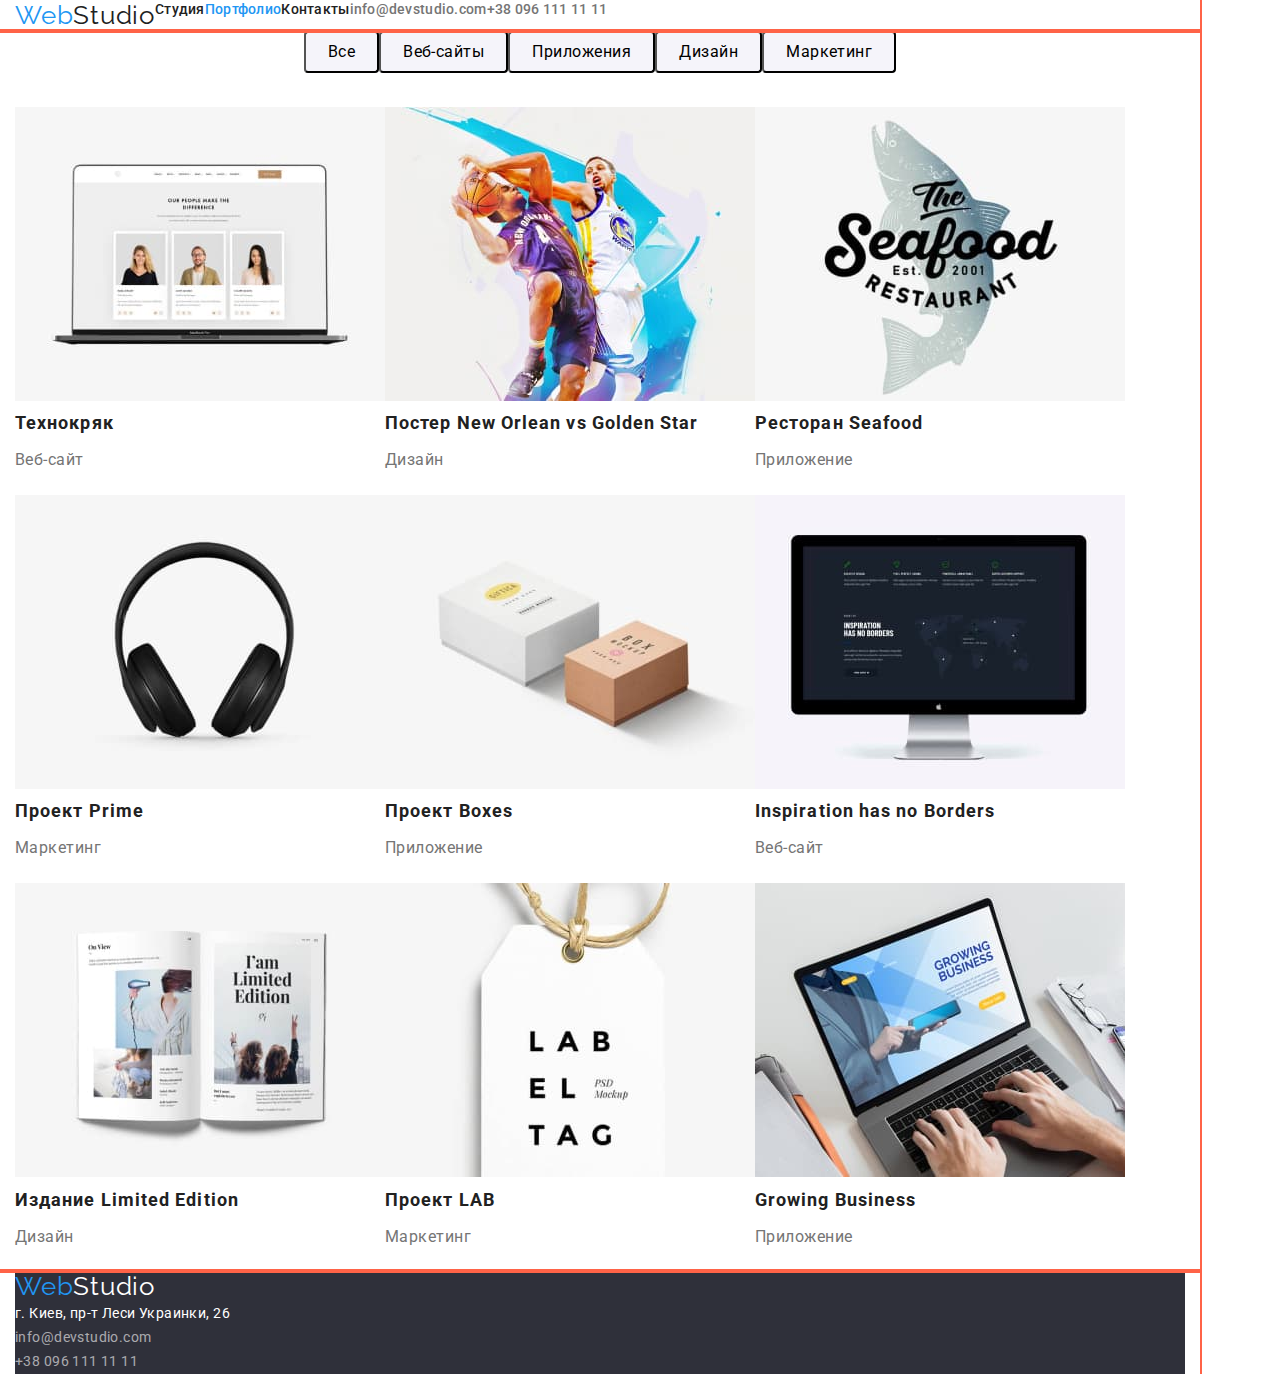
==== portfolio.html @ 2dee14b7 "display flex" ====
<!DOCTYPE html>
<html lang="ru">
  <head>
    <meta charset="UTF-8" />
    <meta http-equiv="X-UA-Compatible" content="IE=edge" />
    <meta name="viewport" content="width=device-width, initial-scale=1.0" />
    <title>Портфолио</title>
    <link rel="preconnect" href="https://fonts.googleapis.com" />
    <link rel="preconnect" href="https://fonts.gstatic.com" crossorigin />
    <link
      href="https://fonts.googleapis.com/css2?family=Raleway:wght@700&family=Roboto:wght@400;500;700;900&display=swap"
      rel="stylesheet"
    />
    <link rel="stylesheet" href="css-normalize/modern-normalize.css" />
    <link rel="stylesheet" href="./css/styles.css" />
  </head>
  <body>
    <!--шапка сайта-->
    <div class="conteiner">
      <header>
        <div class="header-flex">
          <nav class="site-nav">
            <a href="/" class="logo link"><span class="logo-blu">Web</span>Studio</a>
            <ul class="header">
              <li class="header-item list">
                <a href="./index.html" class="nav link">Студия</a>
              </li>
              <li class="header-item list">
                <a href="./portfolio.html" class="nav link current">Портфолио</a>
              </li>
              <li class="header-item list"><a href="" class="nav link">Контакты</a></li>
            </ul>
          </nav>
          <ul class="header-tel-mail">
            <li class="header-item-mail list">
              <a href="mailto:info@devstudio.com " class="header-link-mail link"
                >info@devstudio.com</a
              >
            </li>
            <li class="heder-item-tel list">
              <a href="tel:+380961111111" class="header-link-tel link">+38 096 111 11 11</a>
            </li>
          </ul>
        </div>
      </header>
    </div>
    <main>
      <!--секция фото-->
      <section>
        <div class="conteiner">
          <!-- заголовок скрыт -->
          <h1 class="visually-hidden">Наши проекты</h1>
          <ul class="projects-btn">
            <li class="button-item list"><button type="button" class="button-link">Все</button></li>
            <li class="button-item list">
              <button type="button" class="button-link">Веб-сайты</button>
            </li>
            <li class="button-item list">
              <button type="button" class="button-link">Приложения</button>
            </li>
            <li class="button-item list">
              <button type="button" class="button-link">Дизайн</button>
            </li>
            <li class="button-item list">
              <button type="button" class="button-link">Маркетинг</button>
            </li>
          </ul>
          <!-- секция с фото -->
          <ul class="section-photo">
            <li class="project-list list">
              <img src="./images/port1.jpg" alt="ноутбук" width="370" />
              <h2 class="project-title">Технокряк</h2>
              <p class="projects-text">Веб-сайт</p>
            </li>
            <li class="project-list list">
              <img src="./images/port2.jpg" alt="парни играющие в баскетбол" width="370" />
              <h2 class="project-title">Постер New Orlean vs Golden Star</h2>
              <p class="projects-text">Дизайн</p>
            </li>
            <li class="project-list list">
              <img src="./images/port3.jpg" alt="лого ресторана морепродуктов" width="370" />
              <h2 class="project-title">Ресторан Seafood</h2>
              <p class="projects-text">Приложение</p>
            </li>
            <li class="project-list list">
              <img src="./images/port4.jpg" alt="наушники" width="370" />
              <h2 class="project-title">Проект Prime</h2>
              <p class="projects-text">Маркетинг</p>
            </li>
            <li class="project-list list">
              <img src="./images/port5.jpg" alt="коробки" width="370" />
              <h2 class="project-title">Проект Boxes</h2>
              <p class="projects-text">Приложение</p>
            </li>
            <li class="project-list list">
              <img src="./images/port6.jpg" alt="монитор компьютера" width="370" />
              <h2 class="project-title">Inspiration has no Borders</h2>
              <p class="projects-text">Веб-сайт</p>
            </li>
            <li class="project-list list">
              <img src="./images/port7.jpg" alt="журнал" width="370" />
              <h2 class="project-title">Издание Limited Edition</h2>
              <p class="projects-text">Дизайн</p>
            </li>
            <li class="project-list list">
              <img src="./images/port8.jpg" alt="бирка" width="370" />
              <h2 class="project-title">Проект LAB</h2>
              <p class="projects-text">Маркетинг</p>
            </li>
            <li class="project-list list">
              <img src="./images/port9.jpg" alt="руки печатают на ноутбуке" width="370" />
              <h2 class="project-title">Growing Business</h2>
              <p class="projects-text">Приложение</p>
            </li>
          </ul>
        </div>
      </section>
    </main>
    <!--подвал-->
    <div class="conteiner">
      <footer class="footer">
        <a href="/" class="footer-logo link"
          ><span class="logo-blu">Web</span><span class="logo-white">Studio</span></a
        >
        <address class="footer-adress">
          <ul>
            <li class="adress list">
              <a
                href="https://www.google.com.ua/maps/place/%D0%B1%D1%83%D0%BB.+%D0%9B%D0%B5%D1%81%D0%B8+%D0%A3%D0%BA%D1%80%D0%B0%D0%B8%D0%BD%D0%BA%D0%B8,+26,+%D0%9A%D0%B8%D0%B5%D0%B2,+02000/@50.4265841,30.5361971,17z/data=!3m1!4b1!4m5!3m4!1s0x40d4cf0e033ecbe9:0x57a4dffefec77da0!8m2!3d50.4265807!4d30.5383858?hl=ru"
                class="adress-map link"
                >г. Киев, пр-т Леси Украинки, 26</a
              >
            </li>
            <li class="adress list">
              <a href="mailto:info@devstudio.com" class="adress-mail link">info@devstudio.com</a>
            </li>
            <li class="adress list">
              <a href="tel:+380961111111" class="adress-mob link">+38 096 111 11 11</a>
            </li>
          </ul>
        </address>
      </footer>
    </div>
  </body>
</html>
---- css/styles.css ----
/* hero #ffffff */
/* #212121 section title */
/* text #757575 
button color #2196F3 and header nav 
footer #ffffff 60%
fill footer and hero #2F303A*/
/* font roboto */

:root {
  --primery-text-color: #212121;
  --second-text-color: #757575;
  --accent-color: #2196f3;
  --adress-color: gba(255, 255, 255, 0.6);
  --main-color: #ffffff;
  --footer-adress: rgba(255, 255, 255, 0.6);
}

ul {
  margin: 0;
  padding: 0;
}

.conteiner {
  width: 1200px;
  padding-left: 15px;
  padding-right: 15px;
  outline: 2px solid tomato;
}

.visually-hidden {
  position: absolute;
  white-space: nowrap;
  width: 1px;
  height: 1px;
  overflow: hidden;
  border: 0;
  padding: 0;
  clip: rect(0 0 0 0);
  clip-path: inset(50%);
  margin: -1px;
}

.list {
  margin: 0;
  padding: 0;
  list-style: none;
}
.link {
  text-decoration: none;
}

body {
  font-family: roboto, sans-serif;
  color: var(--primery-text-color);
  background-color: var(--main-color);
  font-size: 16px;
}
/* -------------------------------HEADER--------------------------------- */
.logo {
  color: var(--primery-text-color);
  font-family: raleway;
  font-style: 700;
  font-size: 26px;
  line-height: 1.19;
  letter-spacing: 0.03em;
}
.logo-blu {
  color: var(--accent-color);
}

.site-nav .nav {
  font-weight: 500;
  color: var(--primery-text-color);
  font-size: 14px;
  line-height: 1.14;
  letter-spacing: 0.02em;
}
.site-nav .nav:hover,
.site-nav .nav:focus {
  color: var(--accent-color);
}
.site-nav .nav.current {
  color: var(--accent-color);
}
.header-flex,
.header,
.site-nav,
.header-tel-mail {
  display: flex;
}
.header-link-mail {
  font-weight: 500;
  color: var(--second-text-color);
  font-size: 14px;
  line-height: 1.14;
  letter-spacing: 0.02em;
}
.header-link-mail:hover,
.header-link-mail:focus {
  color: var(--accent-color);
}
.header-link-tel {
  font-weight: 500;
  color: var(--second-text-color);
  font-size: 14px;
  line-height: 1.14;
  letter-spacing: 0.02em;
}
.header-link-tel:hover,
.header-link-tel:focus {
  color: var(--accent-color);
}
/* -----------------------------FOOTER---------------------------------- */
.footer {
  background-color: #2f303a;
}
.logo-white {
  color: var(--main-color);
}
.footer-logo {
  color: var(--primery-text-color);
  font-family: raleway;
  font-style: 700;
  font-size: 26px;
  line-height: 1.19;
  letter-spacing: 0.03em;
}
.footer-adress {
  font-style: normal;
}
.adress-map {
  margin-top: 20px;
  margin-bottom: 9px;
  color: var(--main-color);
  font-size: 14px;
  line-height: 1.71;
  letter-spacing: 0.03em;
}

.adress-mail {
  margin-bottom: 9px;
  font-style: normal;
  color: var(--footer-adress);
  font-size: 14px;
  line-height: 1.71;
  letter-spacing: 0.03em;
}
.adress-mob {
  font-style: normal;
  color: var(--footer-adress);
  font-size: 14px;
  line-height: 1.71;
  letter-spacing: 0.03em;
}
/*------------------------------- index.html------------------------------ */
.hero {
  text-align: center;
}
.hero-title {
  color: #ffffff;
  font-size: 44px;
  line-height: 1.36;
  letter-spacing: 0.06em;
  margin-top: 0;
  margin-bottom: 30px;
  /* padding: 200 452 280 452; */
  background-color: rgb(77, 57, 57);
}
.btn-hero {
  cursor: pointer;
  color: #ffffff;
  font-weight: 700;
  background-color: var(--accent-color);
  font-size: 16px;
  line-height: 1.87;
  border-radius: 4px;
  padding: 10px 32px;
}
.section-team {
  background-color: #f5f4fa;
}
.about-title-text {
  display: flex;
}

.about-title {
  margin-top: 0;
  margin-bottom: 10px;
  padding-top: 94px;
  text-transform: uppercase;
  font-weight: 700;
  font-size: 14px;
  line-height: 1.14;
  letter-spacing: 0.03em;
}
.about-text {
  margin-top: 0;
  margin-bottom: 0;
  color: var(--second-text-color);
  font-size: 14px;
  line-height: 1.71;
  letter-spacing: 0.03em;
}
.section-title {
  margin-top: 0;
  margin-bottom: 0;
  padding-top: 94px;
  padding-bottom: 50px;
  font-style: 700;
  font-size: 36px;
  line-height: 1.16;
  letter-spacing: 0.03em;
  text-align: center;
}
.section-img {
  display: flex;
}

.list-people {
  display: flex;
}
.section-name {
  margin-top: 30px;
  margin-bottom: 10px;
  font-style: 500;
  font-size: 16px;
  line-height: 1.18;
  letter-spacing: 0.03em;
  text-align: center;
}
.section-descrp {
  margin-top: 0;
  margin-bottom: 30px;
  color: var(--second-text-color);
  font-style: normal;
  line-height: 1.18;
  letter-spacing: 0.03em;
  text-align: center;
}
/*--------------------------- portfolio.html---------------------------- */
.projects-btn {
  display: flex;
  margin-bottom: 34px;
  justify-content: center;
}
.section-photo {
  display: flex;
  flex-wrap: wrap;
}
.button-link {
  border-radius: 4px;
  padding: 6px 22px;
  min-width: 73px;
  cursor: pointer;
  font-family: inherit;
  background-color: #f5f4fa;
  font-size: 16px;
  line-height: 1.6;
  letter-spacing: 0.03em;
  text-align: center;
}
.button-link:hover {
  color: #ffffff;
  background-color: var(--accent-color);
}
.button-link:focus {
  background-color: var(--accent-color);
}

.project-title {
  margin-top: 0;
  margin-bottom: 4px;
  font-style: 700;
  font-size: 18px;
  line-height: 2;
  letter-spacing: 0.06em;
}
.projects-text {
  margin-top: 0;
  margin-bottom: 20px;
  color: var(--second-text-color);
  font-style: 400;
  font-size: 16px;
  line-height: 1.87;
  letter-spacing: 0.03em;
}
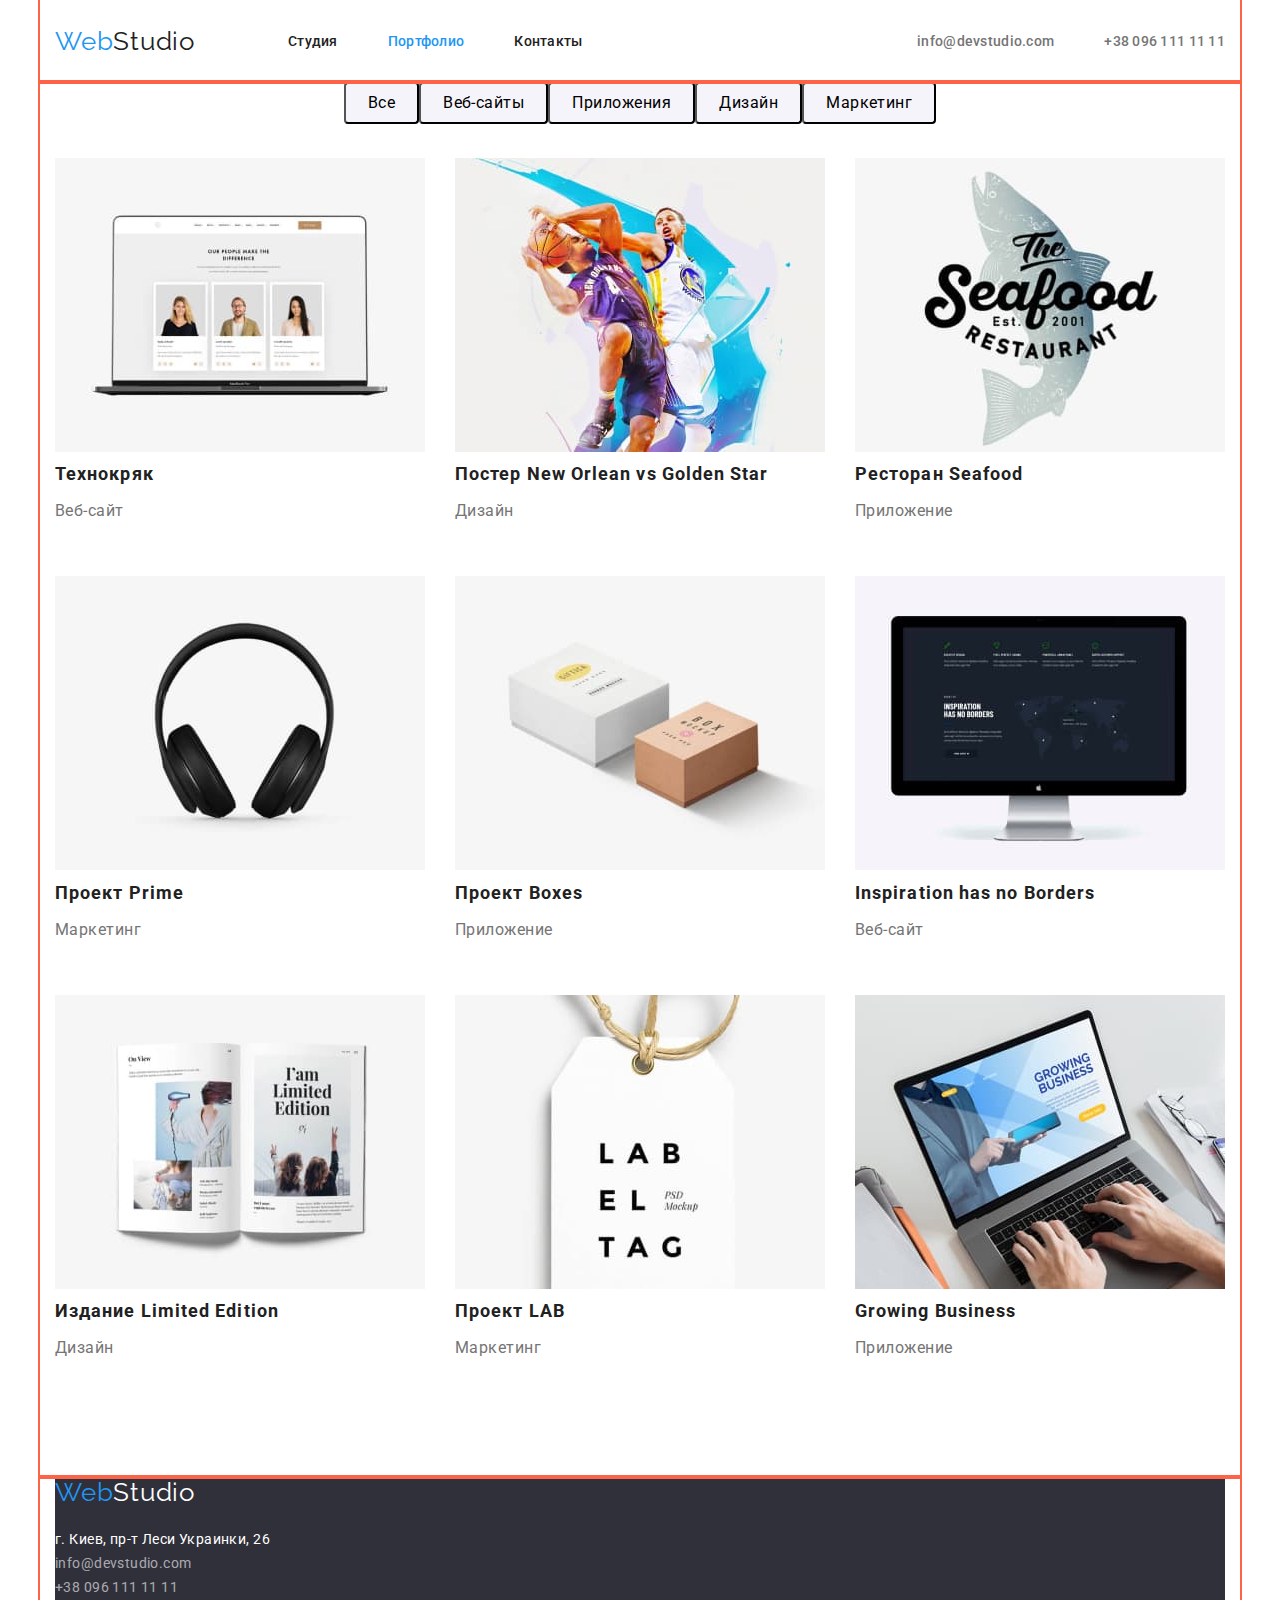
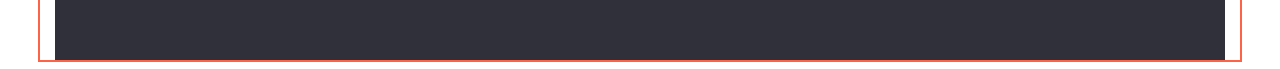
==== commit a4cc65b0: "portfolio" ====
--- a/portfolio.html
+++ b/portfolio.html
@@ -66,53 +66,55 @@
             </li>
           </ul>
           <!-- секция с фото -->
-          <ul class="section-photo">
-            <li class="project-list list">
-              <img src="./images/port1.jpg" alt="ноутбук" width="370" />
-              <h2 class="project-title">Технокряк</h2>
-              <p class="projects-text">Веб-сайт</p>
-            </li>
-            <li class="project-list list">
-              <img src="./images/port2.jpg" alt="парни играющие в баскетбол" width="370" />
-              <h2 class="project-title">Постер New Orlean vs Golden Star</h2>
-              <p class="projects-text">Дизайн</p>
-            </li>
-            <li class="project-list list">
-              <img src="./images/port3.jpg" alt="лого ресторана морепродуктов" width="370" />
-              <h2 class="project-title">Ресторан Seafood</h2>
-              <p class="projects-text">Приложение</p>
-            </li>
-            <li class="project-list list">
-              <img src="./images/port4.jpg" alt="наушники" width="370" />
-              <h2 class="project-title">Проект Prime</h2>
-              <p class="projects-text">Маркетинг</p>
-            </li>
-            <li class="project-list list">
-              <img src="./images/port5.jpg" alt="коробки" width="370" />
-              <h2 class="project-title">Проект Boxes</h2>
-              <p class="projects-text">Приложение</p>
-            </li>
-            <li class="project-list list">
-              <img src="./images/port6.jpg" alt="монитор компьютера" width="370" />
-              <h2 class="project-title">Inspiration has no Borders</h2>
-              <p class="projects-text">Веб-сайт</p>
-            </li>
-            <li class="project-list list">
-              <img src="./images/port7.jpg" alt="журнал" width="370" />
-              <h2 class="project-title">Издание Limited Edition</h2>
-              <p class="projects-text">Дизайн</p>
-            </li>
-            <li class="project-list list">
-              <img src="./images/port8.jpg" alt="бирка" width="370" />
-              <h2 class="project-title">Проект LAB</h2>
-              <p class="projects-text">Маркетинг</p>
-            </li>
-            <li class="project-list list">
-              <img src="./images/port9.jpg" alt="руки печатают на ноутбуке" width="370" />
-              <h2 class="project-title">Growing Business</h2>
-              <p class="projects-text">Приложение</p>
-            </li>
-          </ul>
+          <div class="card">
+            <ul class="section-photo">
+              <li class="project-list list">
+                <img src="./images/port1.jpg" alt="ноутбук" width="370" />
+                <h2 class="project-title">Технокряк</h2>
+                <p class="projects-text">Веб-сайт</p>
+              </li>
+              <li class="project-list list">
+                <img src="./images/port2.jpg" alt="парни играющие в баскетбол" width="370" />
+                <h2 class="project-title">Постер New Orlean vs Golden Star</h2>
+                <p class="projects-text">Дизайн</p>
+              </li>
+              <li class="project-list list">
+                <img src="./images/port3.jpg" alt="лого ресторана морепродуктов" width="370" />
+                <h2 class="project-title">Ресторан Seafood</h2>
+                <p class="projects-text">Приложение</p>
+              </li>
+              <li class="project-list list">
+                <img src="./images/port4.jpg" alt="наушники" width="370" />
+                <h2 class="project-title">Проект Prime</h2>
+                <p class="projects-text">Маркетинг</p>
+              </li>
+              <li class="project-list list">
+                <img src="./images/port5.jpg" alt="коробки" width="370" />
+                <h2 class="project-title">Проект Boxes</h2>
+                <p class="projects-text">Приложение</p>
+              </li>
+              <li class="project-list list">
+                <img src="./images/port6.jpg" alt="монитор компьютера" width="370" />
+                <h2 class="project-title">Inspiration has no Borders</h2>
+                <p class="projects-text">Веб-сайт</p>
+              </li>
+              <li class="project-list list">
+                <img src="./images/port7.jpg" alt="журнал" width="370" />
+                <h2 class="project-title">Издание Limited Edition</h2>
+                <p class="projects-text">Дизайн</p>
+              </li>
+              <li class="project-list list">
+                <img src="./images/port8.jpg" alt="бирка" width="370" />
+                <h2 class="project-title">Проект LAB</h2>
+                <p class="projects-text">Маркетинг</p>
+              </li>
+              <li class="project-list list">
+                <img src="./images/port9.jpg" alt="руки печатают на ноутбуке" width="370" />
+                <h2 class="project-title">Growing Business</h2>
+                <p class="projects-text">Приложение</p>
+              </li>
+            </ul>
+          </div>
         </div>
       </section>
     </main>
@@ -123,7 +125,7 @@
           ><span class="logo-blu">Web</span><span class="logo-white">Studio</span></a
         >
         <address class="footer-adress">
-          <ul>
+          <ul class="contacts-footer">
             <li class="adress list">
               <a
                 href="https://www.google.com.ua/maps/place/%D0%B1%D1%83%D0%BB.+%D0%9B%D0%B5%D1%81%D0%B8+%D0%A3%D0%BA%D1%80%D0%B0%D0%B8%D0%BD%D0%BA%D0%B8,+26,+%D0%9A%D0%B8%D0%B5%D0%B2,+02000/@50.4265841,30.5361971,17z/data=!3m1!4b1!4m5!3m4!1s0x40d4cf0e033ecbe9:0x57a4dffefec77da0!8m2!3d50.4265807!4d30.5383858?hl=ru"
--- a/css/styles.css
+++ b/css/styles.css
@@ -24,6 +24,8 @@
   width: 1200px;
   padding-left: 15px;
   padding-right: 15px;
+  margin-left: auto;
+  margin-right: auto;
   outline: 2px solid tomato;
 }
 
@@ -87,7 +89,24 @@
 .site-nav,
 .header-tel-mail {
   display: flex;
-}
+  align-items: center;
+}
+
+.header-tel-mail {
+  margin-left: auto;
+}
+
+.header-item {
+  margin: 32px 25px;
+}
+
+.header-item:last-child {
+  margin-right: 0;
+}
+.header-item:first-child {
+  margin-left: 93px;
+}
+
 .header-link-mail {
   font-weight: 500;
   color: var(--second-text-color);
@@ -100,6 +119,7 @@
   color: var(--accent-color);
 }
 .header-link-tel {
+  margin-left: 50px;
   font-weight: 500;
   color: var(--second-text-color);
   font-size: 14px;
@@ -118,6 +138,7 @@
   color: var(--main-color);
 }
 .footer-logo {
+  display: block;
   color: var(--primery-text-color);
   font-family: raleway;
   font-style: 700;
@@ -128,8 +149,15 @@
 .footer-adress {
   font-style: normal;
 }
+.contacts-footer:not(last-child) {
+  margin-top: 20px;
+  margin-bottom: 9px;
+}
+.contacts-footer:last-child {
+  padding-bottom: 60px;
+}
+
 .adress-map {
-  margin-top: 20px;
   margin-bottom: 9px;
   color: var(--main-color);
   font-size: 14px;
@@ -181,6 +209,7 @@
 }
 .about-title-text {
   display: flex;
+  flex-wrap: nowrap;
 }
 
 .about-title {
@@ -194,6 +223,7 @@
   letter-spacing: 0.03em;
 }
 .about-text {
+  width: 270px;
   margin-top: 0;
   margin-bottom: 0;
   color: var(--second-text-color);
@@ -243,10 +273,7 @@
   margin-bottom: 34px;
   justify-content: center;
 }
-.section-photo {
-  display: flex;
-  flex-wrap: wrap;
-}
+
 .button-link {
   border-radius: 4px;
   padding: 6px 22px;
@@ -284,3 +311,21 @@
   line-height: 1.87;
   letter-spacing: 0.03em;
 }
+
+.section-photo {
+  display: flex;
+  flex-wrap: wrap;
+}
+
+.project-list {
+  width: 370px;
+  margin-right: 30px;
+  margin-bottom: 30px;
+}
+.project-list:nth-child(3n) {
+  margin-right: 0;
+}
+.project-list:nth-last-child(-n + 3) {
+  margin-bottom: 0;
+  padding-bottom: 94px;
+}
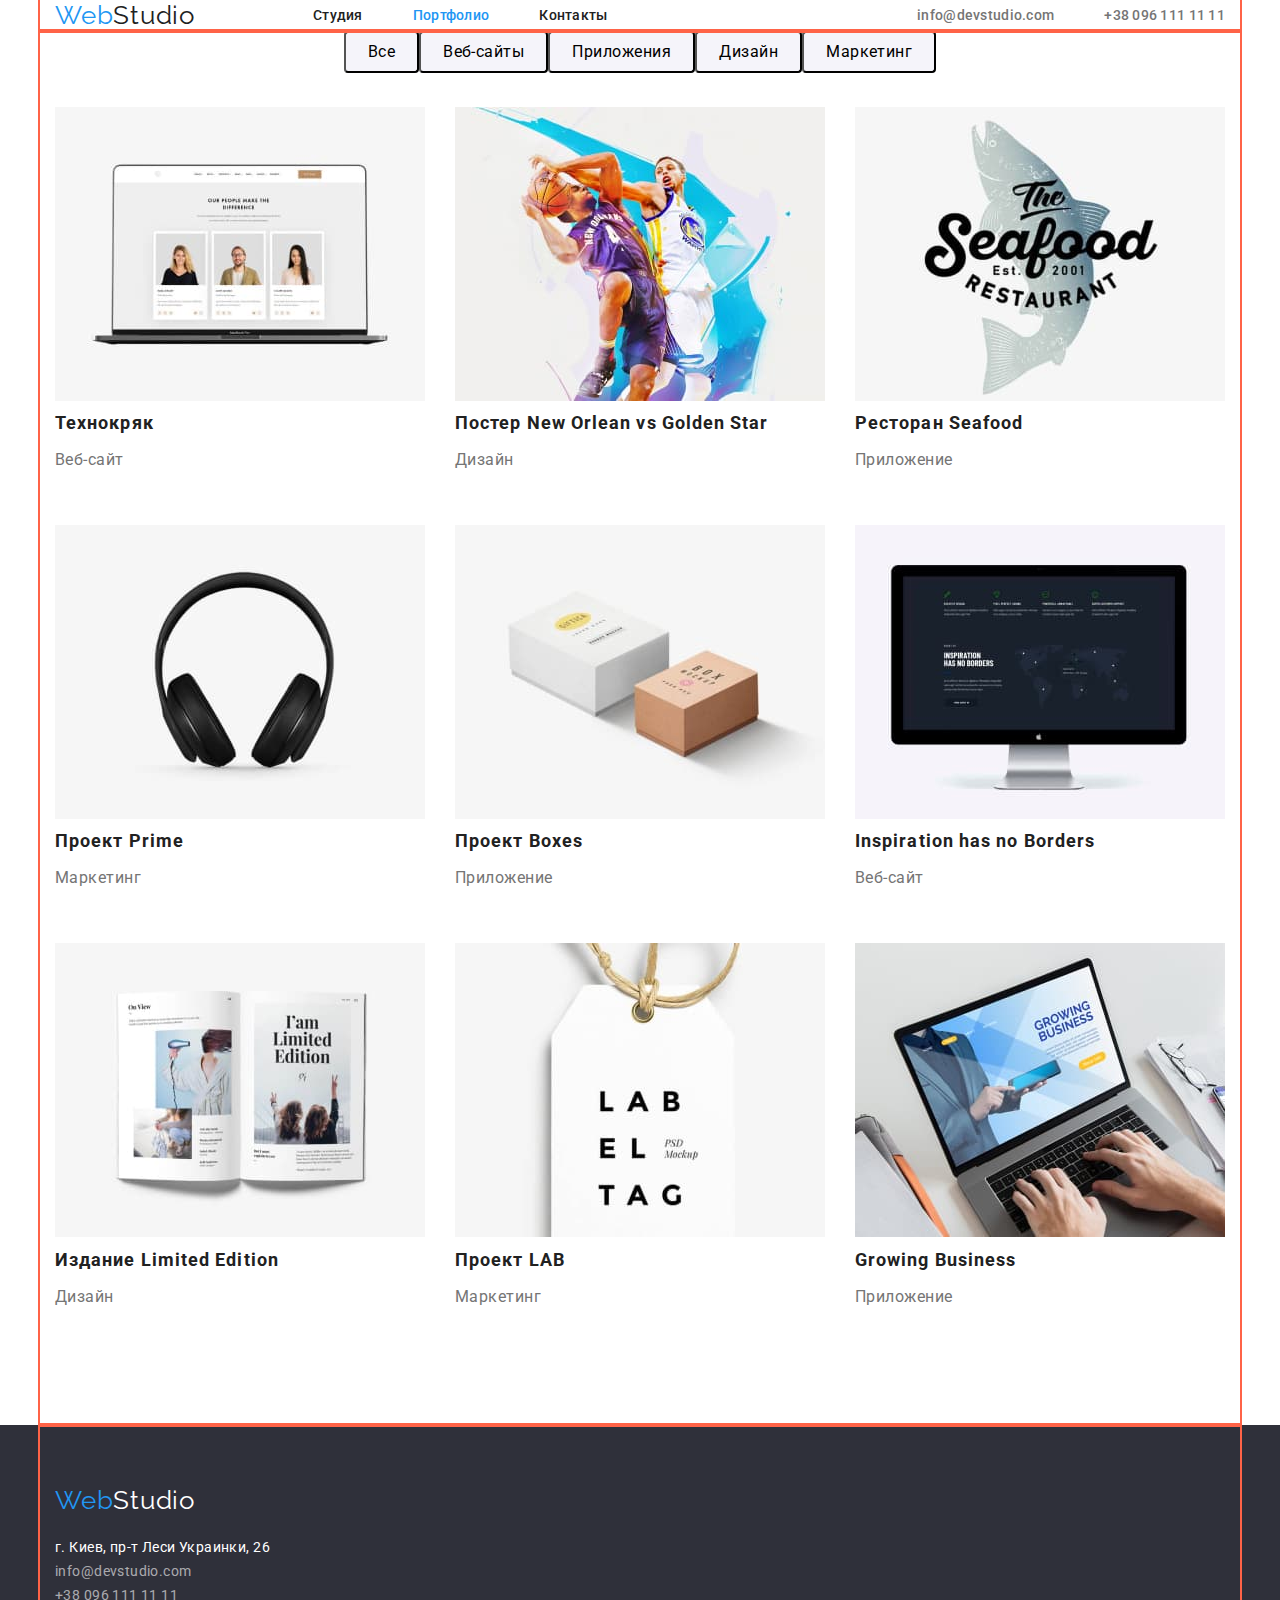
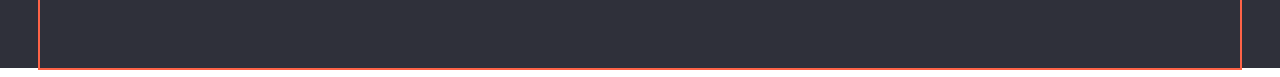
==== commit 3f45ed9c: "header and maim section" ====
--- a/portfolio.html
+++ b/portfolio.html
@@ -16,8 +16,9 @@
   </head>
   <body>
     <!--шапка сайта-->
-    <div class="conteiner">
-      <header>
+
+    <header class="heder-padding">
+      <div class="conteiner">
         <div class="header-flex">
           <nav class="site-nav">
             <a href="/" class="logo link"><span class="logo-blu">Web</span>Studio</a>
@@ -42,8 +43,9 @@
             </li>
           </ul>
         </div>
-      </header>
-    </div>
+      </div>
+    </header>
+
     <main>
       <!--секция фото-->
       <section>
@@ -119,8 +121,9 @@
       </section>
     </main>
     <!--подвал-->
-    <div class="conteiner">
-      <footer class="footer">
+
+    <footer class="footer">
+      <div class="conteiner">
         <a href="/" class="footer-logo link"
           ><span class="logo-blu">Web</span><span class="logo-white">Studio</span></a
         >
@@ -141,7 +144,7 @@
             </li>
           </ul>
         </address>
-      </footer>
-    </div>
+      </div>
+    </footer>
   </body>
 </html>
--- a/css/styles.css
+++ b/css/styles.css
@@ -57,6 +57,13 @@
   background-color: var(--main-color);
   font-size: 16px;
 }
+
+.img {
+  display: block;
+  max-width: 100%;
+  height: auto;
+}
+
 /* -------------------------------HEADER--------------------------------- */
 .logo {
   color: var(--primery-text-color);
@@ -95,9 +102,13 @@
 .header-tel-mail {
   margin-left: auto;
 }
-
-.header-item {
-  margin: 32px 25px;
+.header-padding {
+  padding: 32px;
+  border: 4px solid rgba(0, 0, 0, 0.25);
+}
+
+.header-item .nav {
+  padding: 32px 25px;
 }
 
 .header-item:last-child {
@@ -138,6 +149,8 @@
   color: var(--main-color);
 }
 .footer-logo {
+  padding-top: 60px;
+  margin-bottom: 20px;
   display: block;
   color: var(--primery-text-color);
   font-family: raleway;
@@ -185,16 +198,21 @@
   text-align: center;
 }
 .hero-title {
+  margin-top: 0;
+  margin-bottom: 30px;
+  padding: 200px;
+  padding-left: 282px;
+
   color: #ffffff;
+  text-transform: uppercase;
+  font-weight: 900;
   font-size: 44px;
   line-height: 1.36;
   letter-spacing: 0.06em;
-  margin-top: 0;
-  margin-bottom: 30px;
-  /* padding: 200 452 280 452; */
   background-color: rgb(77, 57, 57);
 }
 .btn-hero {
+  width: 200px;
   cursor: pointer;
   color: #ffffff;
   font-weight: 700;
@@ -209,7 +227,7 @@
 }
 .about-title-text {
   display: flex;
-  flex-wrap: nowrap;
+  flex-wrap: wrap;
 }
 
 .about-title {
@@ -223,6 +241,7 @@
   letter-spacing: 0.03em;
 }
 .about-text {
+  /* margin-right: 30px; */
   width: 270px;
   margin-top: 0;
   margin-bottom: 0;
@@ -231,6 +250,13 @@
   line-height: 1.71;
   letter-spacing: 0.03em;
 }
+.about-item {
+  margin-right: 30px;
+}
+.about-item:last-child {
+  margin-right: 0;
+}
+
 .section-title {
   margin-top: 0;
   margin-bottom: 0;
@@ -244,6 +270,9 @@
 }
 .section-img {
   display: flex;
+}
+.section-list:not(:last-child) {
+  margin-right: 30px;
 }
 
 .list-people {
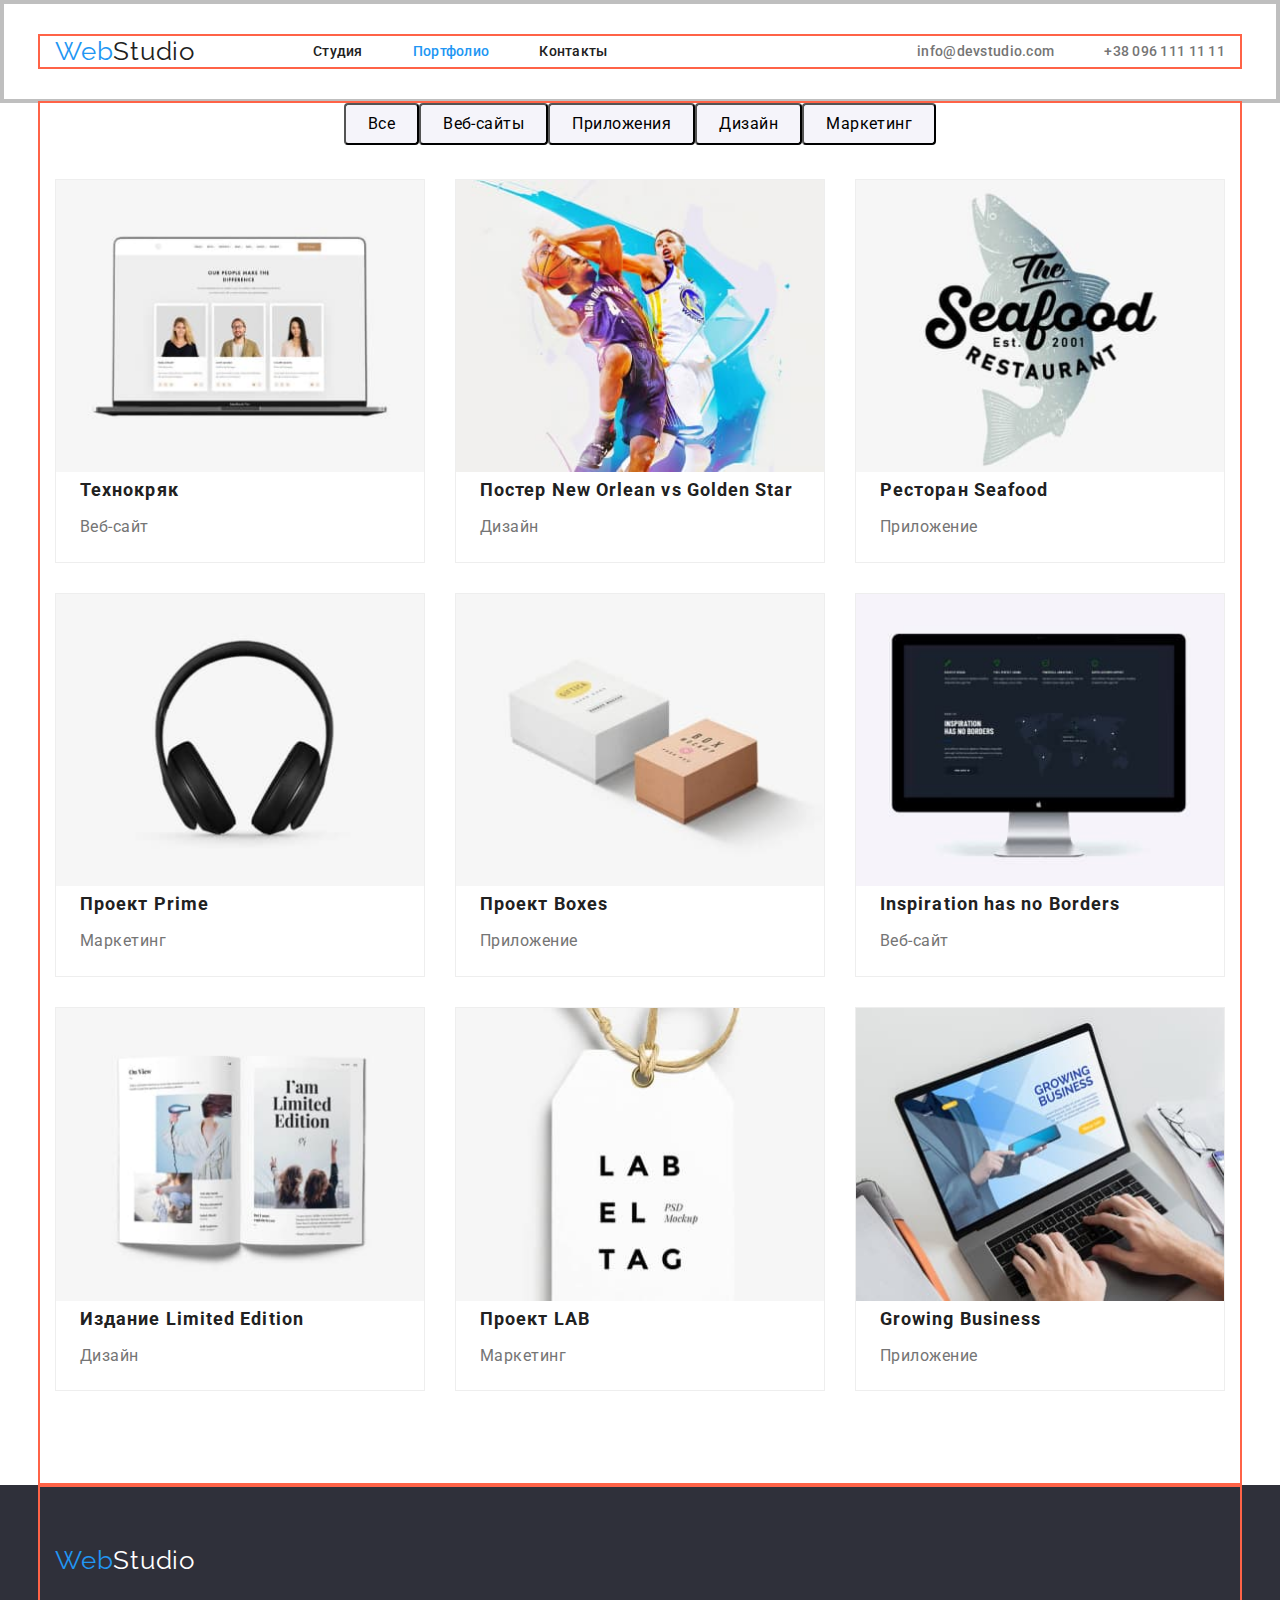
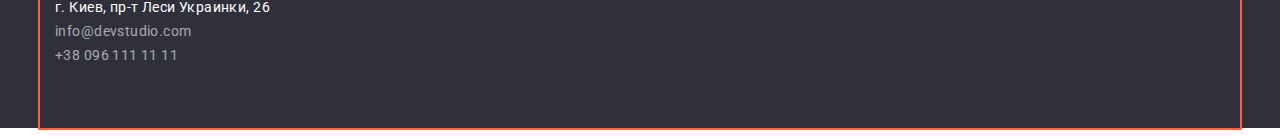
==== commit 5aa51d0f: "main section" ====
--- a/portfolio.html
+++ b/portfolio.html
@@ -17,7 +17,7 @@
   <body>
     <!--шапка сайта-->
 
-    <header class="heder-padding">
+    <header class="header-padding">
       <div class="conteiner">
         <div class="header-flex">
           <nav class="site-nav">
--- a/css/styles.css
+++ b/css/styles.css
@@ -58,7 +58,7 @@
   font-size: 16px;
 }
 
-.img {
+img {
   display: block;
   max-width: 100%;
   height: auto;
@@ -200,7 +200,7 @@
 .hero-title {
   margin-top: 0;
   margin-bottom: 30px;
-  padding: 200px;
+  padding: 200px 282px 0 282px;
   padding-left: 282px;
 
   color: #ffffff;
@@ -221,6 +221,7 @@
   line-height: 1.87;
   border-radius: 4px;
   padding: 10px 32px;
+  margin-bottom: 200px;
 }
 .section-team {
   background-color: #f5f4fa;
@@ -274,10 +275,19 @@
 .section-list:not(:last-child) {
   margin-right: 30px;
 }
+.section-img .section-list {
+  margin-bottom: 94px;
+}
+.list-people .section-list {
+  margin-bottom: 30px;
+  border: 2px solid;
+  border-radius: 3px;
+}
 
 .list-people {
   display: flex;
 }
+
 .section-name {
   margin-top: 30px;
   margin-bottom: 10px;
@@ -324,6 +334,7 @@
 }
 
 .project-title {
+  margin-left: 24px;
   margin-top: 0;
   margin-bottom: 4px;
   font-style: 700;
@@ -332,6 +343,7 @@
   letter-spacing: 0.06em;
 }
 .projects-text {
+  margin-left: 24px;
   margin-top: 0;
   margin-bottom: 20px;
   color: var(--second-text-color);
@@ -350,11 +362,11 @@
   width: 370px;
   margin-right: 30px;
   margin-bottom: 30px;
+  border: 1px solid #eeeeee;
 }
 .project-list:nth-child(3n) {
   margin-right: 0;
 }
 .project-list:nth-last-child(-n + 3) {
-  margin-bottom: 0;
-  padding-bottom: 94px;
-}
+  margin-bottom: 94px;
+}
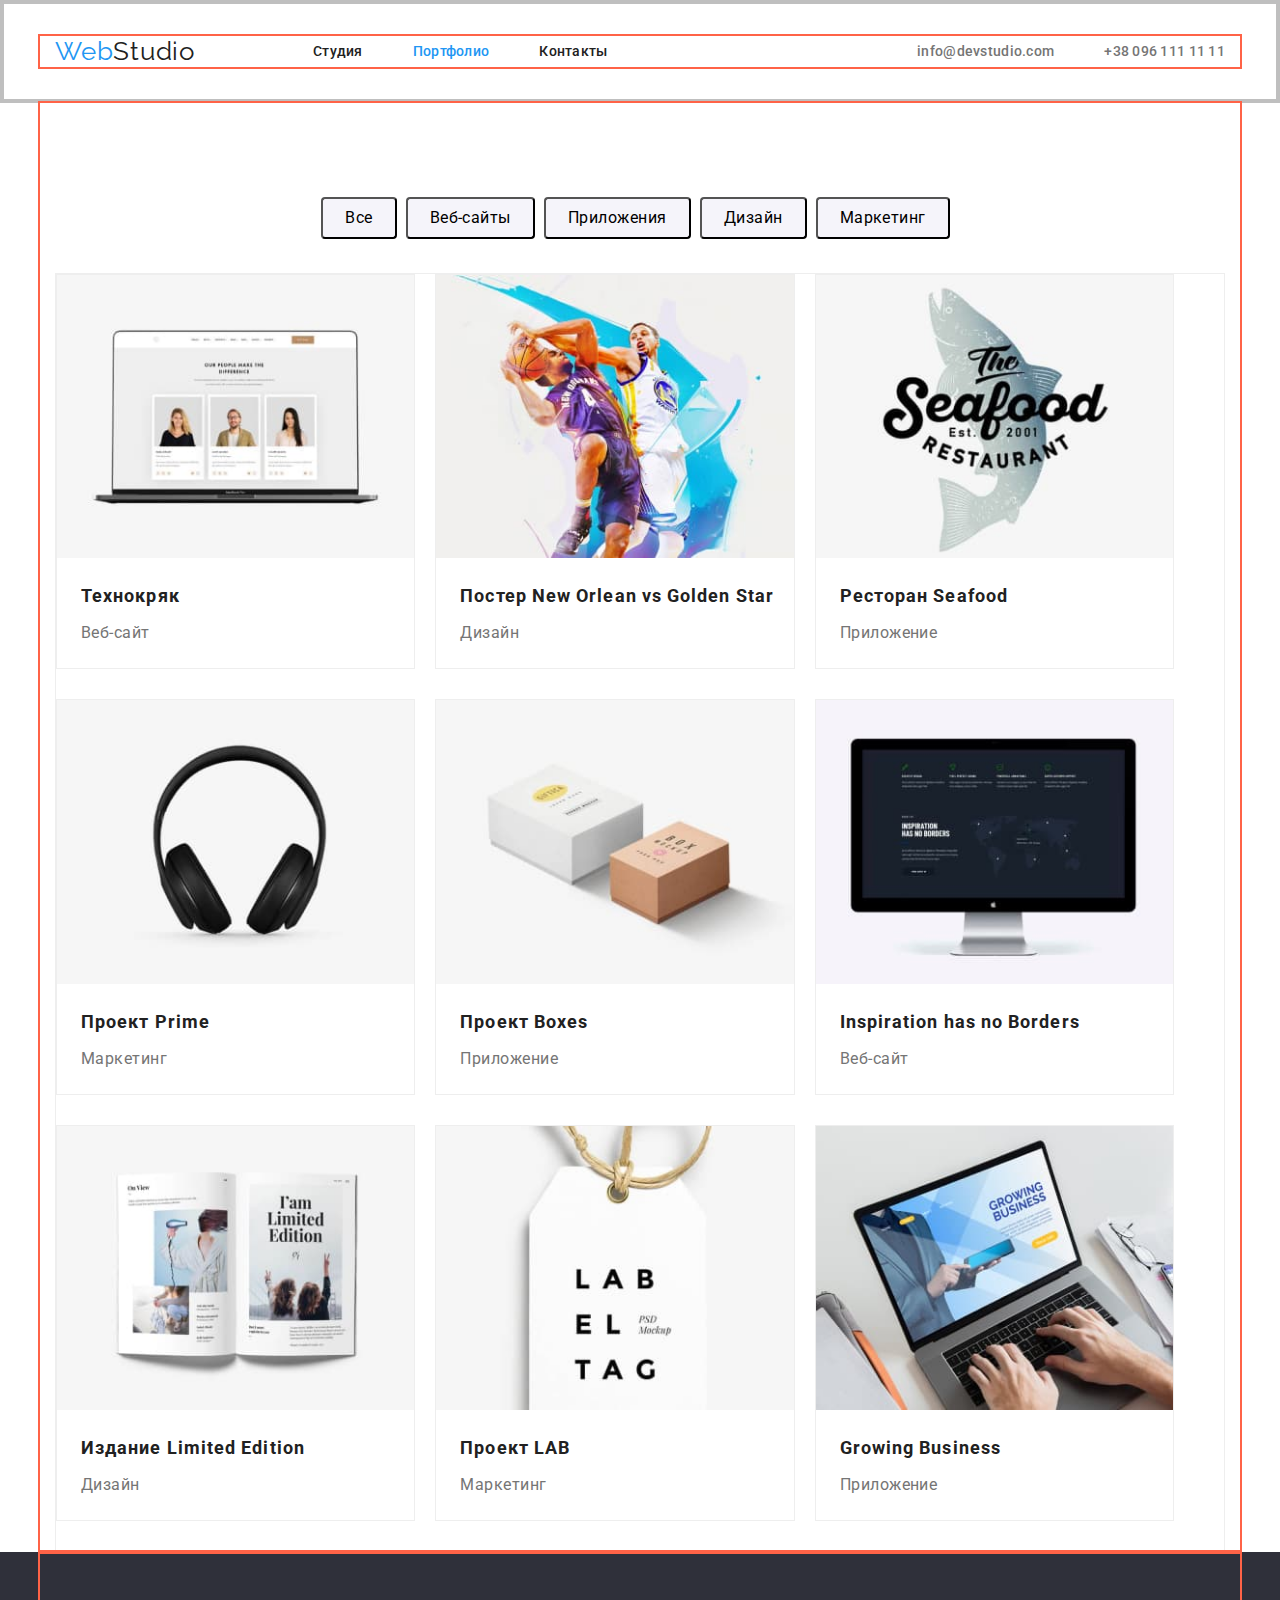
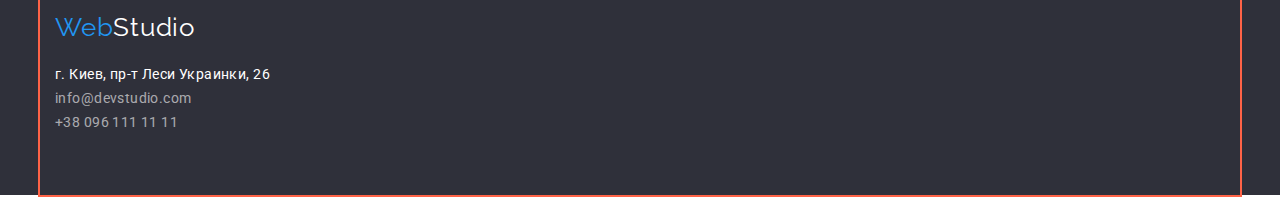
==== commit c858fb4b: "portfolio version2" ====
--- a/portfolio.html
+++ b/portfolio.html
@@ -69,55 +69,114 @@
           </ul>
           <!-- секция с фото -->
           <div class="card">
+
             <ul class="section-photo">
-              <li class="project-list list">
+
+              <li class="project-list list">
+                <article class="card">
+                <div class="div-photo">
                 <img src="./images/port1.jpg" alt="ноутбук" width="370" />
-                <h2 class="project-title">Технокряк</h2>
-                <p class="projects-text">Веб-сайт</p>
-              </li>
-              <li class="project-list list">
-                <img src="./images/port2.jpg" alt="парни играющие в баскетбол" width="370" />
+                </div>
+                <div class="div-text">
+                  <h2 class="project-title">Технокряк</h2>
+                  <p class="projects-text">Веб-сайт</p>
+                </div>
+              </article>
+              </li>
+
+              <li class="project-list list">
+                <article class="card">
+                <div class="div-photo">
+                <img src="./images/port2.jpg" alt="парни играющие в баскетбол" width="370" /></div>
+                <div class="div-text">
                 <h2 class="project-title">Постер New Orlean vs Golden Star</h2>
                 <p class="projects-text">Дизайн</p>
-              </li>
-              <li class="project-list list">
-                <img src="./images/port3.jpg" alt="лого ресторана морепродуктов" width="370" />
+                </div>
+              </article>
+              </li>
+
+              <li class="project-list list">
+                <article class="card">
+                <div class="div-photo">
+                  <img src="./images/port3.jpg" alt="лого ресторана морепродуктов" width="370" /></div>
+                <div class="div-text">
                 <h2 class="project-title">Ресторан Seafood</h2>
                 <p class="projects-text">Приложение</p>
-              </li>
-              <li class="project-list list">
+                </div>
+              </article>
+              </li>
+
+              <li class="project-list list">
+                <article class="card">
+                <div class="div-photo">
                 <img src="./images/port4.jpg" alt="наушники" width="370" />
+                </div>
+                <div class="div-text">
                 <h2 class="project-title">Проект Prime</h2>
                 <p class="projects-text">Маркетинг</p>
-              </li>
-              <li class="project-list list">
+                </div>
+              </article>
+              </li>
+
+              <li class="project-list list">
+                <article class="card">
+                <div class="div-photo">
                 <img src="./images/port5.jpg" alt="коробки" width="370" />
+              </div>
+                <div class="div-text">
                 <h2 class="project-title">Проект Boxes</h2>
                 <p class="projects-text">Приложение</p>
-              </li>
-              <li class="project-list list">
+                </div>
+              </article>
+              </li>
+
+              <li class="project-list list">
+                <article class="card">
+                <div class="div-photo">
                 <img src="./images/port6.jpg" alt="монитор компьютера" width="370" />
+                </div>
+                <div class="div-text">
                 <h2 class="project-title">Inspiration has no Borders</h2>
                 <p class="projects-text">Веб-сайт</p>
-              </li>
-              <li class="project-list list">
-                <img src="./images/port7.jpg" alt="журнал" width="370" />
+              </div>
+            </article>
+              </li>
+
+              <li class="project-list list">
+                <article class="card">
+                <div class="div-photo">
+                <img src="./images/port7.jpg" alt="журнал" width="370" /></div>
+                <div class="div-text">
                 <h2 class="project-title">Издание Limited Edition</h2>
                 <p class="projects-text">Дизайн</p>
-              </li>
-              <li class="project-list list">
-                <img src="./images/port8.jpg" alt="бирка" width="370" />
+                </div>
+              </article>
+              </li>
+
+              <li class="project-list list">
+                <article class="card">
+                <div class="div-photo">
+                <img src="./images/port8.jpg" alt="бирка" width="370" /></div>
+                <div class="div-text">
                 <h2 class="project-title">Проект LAB</h2>
                 <p class="projects-text">Маркетинг</p>
-              </li>
-              <li class="project-list list">
-                <img src="./images/port9.jpg" alt="руки печатают на ноутбуке" width="370" />
+              </div>
+            </article>
+              </li>
+
+              <li class="project-list list">
+                <article class="card">
+                <div class="div-photo">
+                <img src="./images/port9.jpg" alt="руки печатают на ноутбуке" width="370" /></div>
+                <div class="div-text">
                 <h2 class="project-title">Growing Business</h2>
                 <p class="projects-text">Приложение</p>
-              </li>
+                </div>
+              </article>
+              </li>
+
             </ul>
           </div>
-        </div>
       </section>
     </main>
     <!--подвал-->
--- a/css/styles.css
+++ b/css/styles.css
@@ -278,10 +278,12 @@
 .section-img .section-list {
   margin-bottom: 94px;
 }
+/* ----------------PEOPLE CARD------------ */
 .list-people .section-list {
-  margin-bottom: 30px;
-  border: 2px solid;
+  background-color: #ffffff;
+  margin-bottom: 94px;
   border-radius: 3px;
+  box-shadow: 0px 2px rgba(0, 0, 0, 0.2), 0px 1px rgba(0, 0, 0, 0.14), 0px 1px rgba(0, 0, 0, 0.12);
 }
 
 .list-people {
@@ -312,7 +314,10 @@
   margin-bottom: 34px;
   justify-content: center;
 }
-
+.button-item {
+  padding-top: 94px;
+  margin-right: 9px;
+}
 .button-link {
   border-radius: 4px;
   padding: 6px 22px;
@@ -334,8 +339,7 @@
 }
 
 .project-title {
-  margin-left: 24px;
-  margin-top: 0;
+  margin: 0;
   margin-bottom: 4px;
   font-style: 700;
   font-size: 18px;
@@ -343,9 +347,7 @@
   letter-spacing: 0.06em;
 }
 .projects-text {
-  margin-left: 24px;
-  margin-top: 0;
-  margin-bottom: 20px;
+  margin: 0;
   color: var(--second-text-color);
   font-style: 400;
   font-size: 16px;
@@ -353,20 +355,38 @@
   letter-spacing: 0.03em;
 }
 
-.section-photo {
+.section-photo,
+.div-photo {
   display: flex;
   flex-wrap: wrap;
 }
 
 .project-list {
-  width: 370px;
-  margin-right: 30px;
+  margin-right: 20px;
   margin-bottom: 30px;
-  border: 1px solid #eeeeee;
-}
-.project-list:nth-child(3n) {
+}
+
+.project-list:not(:last-child(3)) {
   margin-right: 0;
 }
-.project-list:nth-last-child(-n + 3) {
+
+.card .div-text {
+  padding-top: 20px;
+  padding-left: 24px;
+  padding-bottom: 20px;
+}
+
+.card {
+  border: 1px solid#eeeeee;
+}
+
+.section-photo .project-list {
+  width: calc(100% / 3 - 30px);
+}
+
+/* .div-text:nth-child(3n) {
+  margin-right: 0;
+}
+.div-text:nth-last-child(-n + 3) {
   margin-bottom: 94px;
-}
+} */
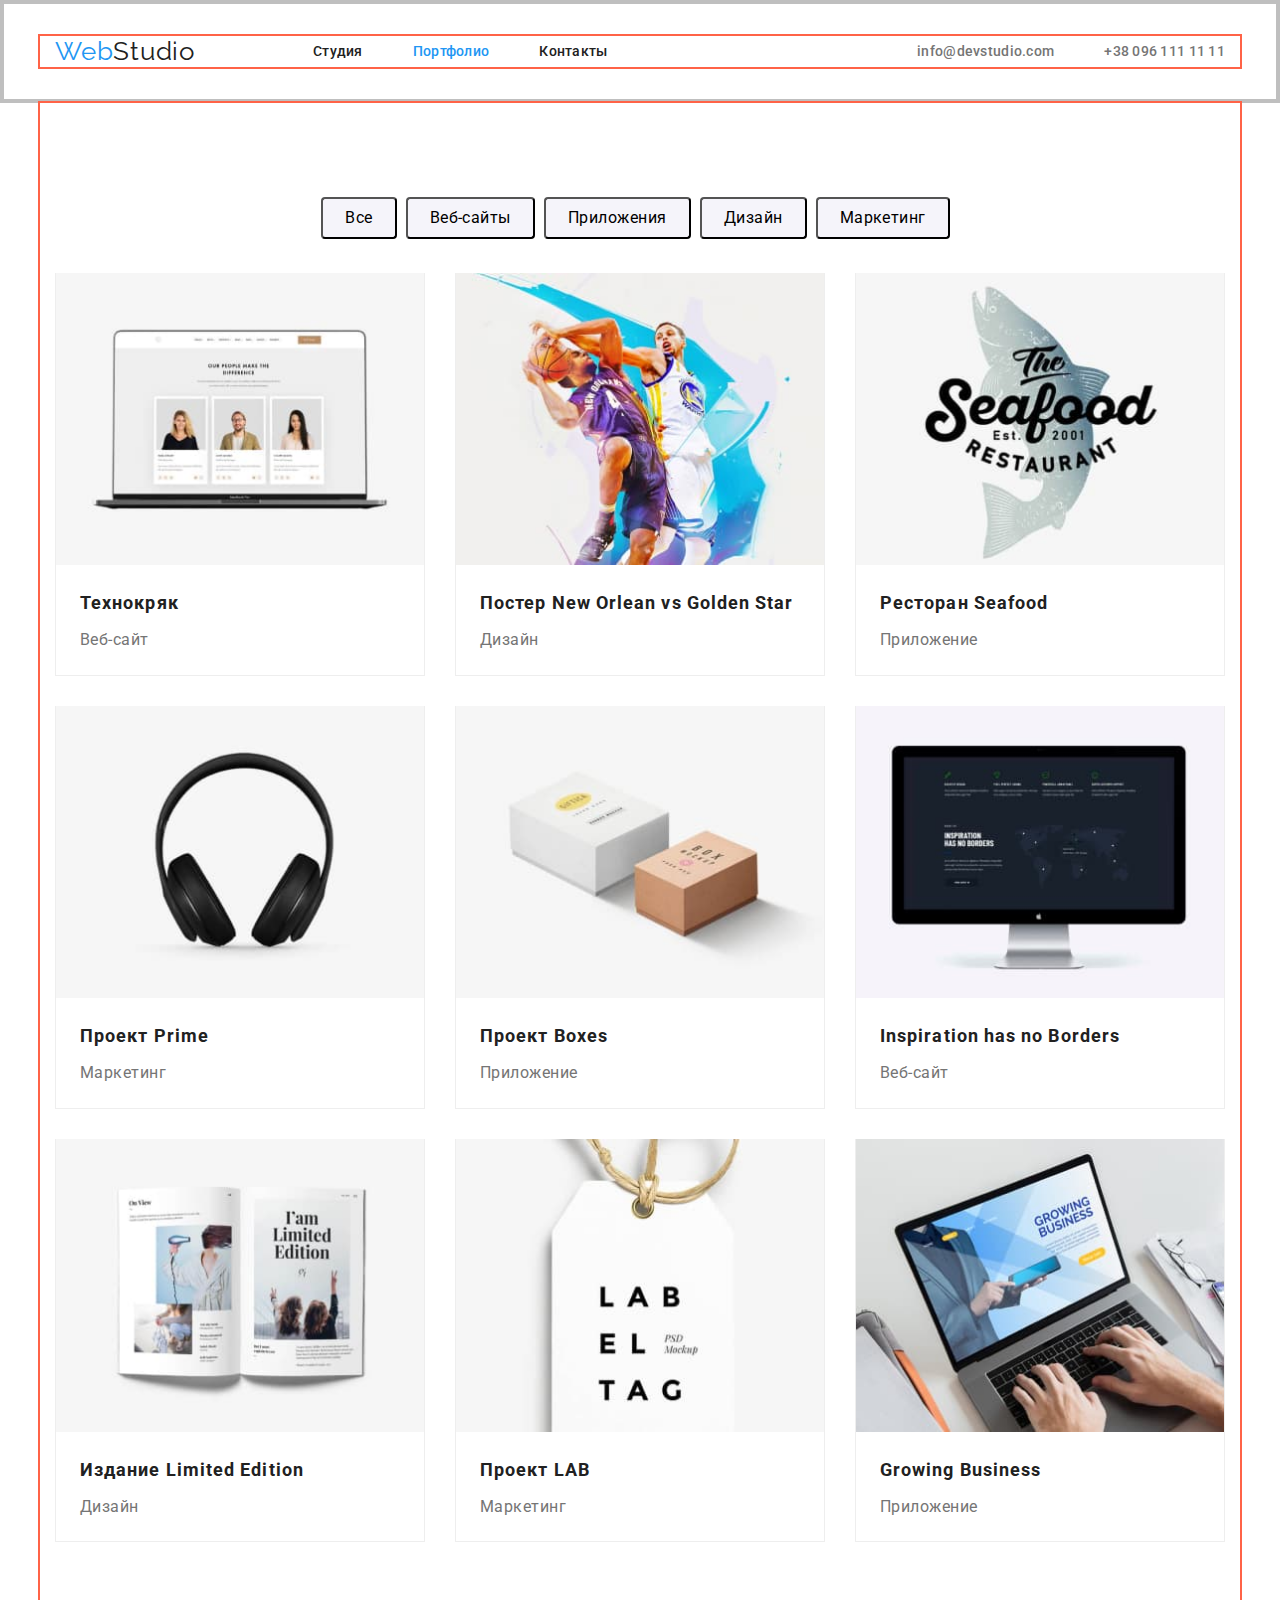
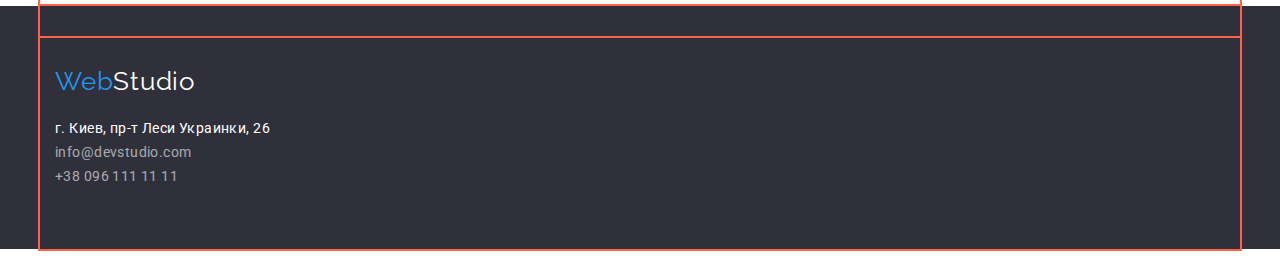
==== commit 443e7e1e: "corr3" ====
--- a/portfolio.html
+++ b/portfolio.html
@@ -73,7 +73,7 @@
             <ul class="section-photo">
 
               <li class="project-list list">
-                <article class="card">
+                
                 <div class="div-photo">
                 <img src="./images/port1.jpg" alt="ноутбук" width="370" />
                 </div>
@@ -81,33 +81,33 @@
                   <h2 class="project-title">Технокряк</h2>
                   <p class="projects-text">Веб-сайт</p>
                 </div>
-              </article>
-              </li>
-
-              <li class="project-list list">
-                <article class="card">
+              
+              </li>
+
+              <li class="project-list list">
+                
                 <div class="div-photo">
                 <img src="./images/port2.jpg" alt="парни играющие в баскетбол" width="370" /></div>
                 <div class="div-text">
                 <h2 class="project-title">Постер New Orlean vs Golden Star</h2>
                 <p class="projects-text">Дизайн</p>
                 </div>
-              </article>
-              </li>
-
-              <li class="project-list list">
-                <article class="card">
+              
+              </li>
+
+              <li class="project-list list">
+              
                 <div class="div-photo">
                   <img src="./images/port3.jpg" alt="лого ресторана морепродуктов" width="370" /></div>
                 <div class="div-text">
                 <h2 class="project-title">Ресторан Seafood</h2>
                 <p class="projects-text">Приложение</p>
                 </div>
-              </article>
-              </li>
-
-              <li class="project-list list">
-                <article class="card">
+            
+              </li>
+
+              <li class="project-list list">
+              
                 <div class="div-photo">
                 <img src="./images/port4.jpg" alt="наушники" width="370" />
                 </div>
@@ -115,11 +115,11 @@
                 <h2 class="project-title">Проект Prime</h2>
                 <p class="projects-text">Маркетинг</p>
                 </div>
-              </article>
-              </li>
-
-              <li class="project-list list">
-                <article class="card">
+            
+              </li>
+
+              <li class="project-list list">
+                
                 <div class="div-photo">
                 <img src="./images/port5.jpg" alt="коробки" width="370" />
               </div>
@@ -127,11 +127,10 @@
                 <h2 class="project-title">Проект Boxes</h2>
                 <p class="projects-text">Приложение</p>
                 </div>
-              </article>
-              </li>
-
-              <li class="project-list list">
-                <article class="card">
+              
+              </li>
+
+              <li class="project-list list">
                 <div class="div-photo">
                 <img src="./images/port6.jpg" alt="монитор компьютера" width="370" />
                 </div>
@@ -139,40 +138,36 @@
                 <h2 class="project-title">Inspiration has no Borders</h2>
                 <p class="projects-text">Веб-сайт</p>
               </div>
-            </article>
-              </li>
-
-              <li class="project-list list">
-                <article class="card">
+              </li>
+
+              <li class="project-list list">
                 <div class="div-photo">
                 <img src="./images/port7.jpg" alt="журнал" width="370" /></div>
                 <div class="div-text">
                 <h2 class="project-title">Издание Limited Edition</h2>
                 <p class="projects-text">Дизайн</p>
                 </div>
-              </article>
-              </li>
-
-              <li class="project-list list">
-                <article class="card">
+              
+              </li>
+
+              <li class="project-list list">
+                
                 <div class="div-photo">
                 <img src="./images/port8.jpg" alt="бирка" width="370" /></div>
                 <div class="div-text">
                 <h2 class="project-title">Проект LAB</h2>
                 <p class="projects-text">Маркетинг</p>
               </div>
-            </article>
-              </li>
-
-              <li class="project-list list">
-                <article class="card">
+              </li>
+
+              <li class="project-list list">
+                
                 <div class="div-photo">
                 <img src="./images/port9.jpg" alt="руки печатают на ноутбуке" width="370" /></div>
                 <div class="div-text">
                 <h2 class="project-title">Growing Business</h2>
                 <p class="projects-text">Приложение</p>
                 </div>
-              </article>
               </li>
 
             </ul>
--- a/css/styles.css
+++ b/css/styles.css
@@ -355,38 +355,41 @@
   letter-spacing: 0.03em;
 }
 
-.section-photo,
-.div-photo {
+.section-photo {
   display: flex;
   flex-wrap: wrap;
 }
 
 .project-list {
-  margin-right: 20px;
+  margin-right: 30px;
   margin-bottom: 30px;
 }
 
-.project-list:not(:last-child(3)) {
+.project-list:nth-child(3n) {
   margin-right: 0;
 }
 
-.card .div-text {
+.project-list:nth-last-child(-n + 3) {
+  margin-bottom: 94px;
+}
+
+.section-photo {
+  margin-right: -30px;
+  margin-bottom: -30px;
+}
+
+.section-photo .project-list {
+  width: calc(100% / 3 - 30px);
+}
+
+.div-text {
   padding-top: 20px;
   padding-left: 24px;
   padding-bottom: 20px;
 }
 
-.card {
-  border: 1px solid#eeeeee;
-}
-
-.section-photo .project-list {
-  width: calc(100% / 3 - 30px);
-}
-
-/* .div-text:nth-child(3n) {
-  margin-right: 0;
-}
-.div-text:nth-last-child(-n + 3) {
-  margin-bottom: 94px;
-} */
+.project-list {
+  border-right: 1px solid#eeeeee;
+  border-bottom: 1px solid#eeeeee;
+  border-left: 1px solid#eeeeee;
+}
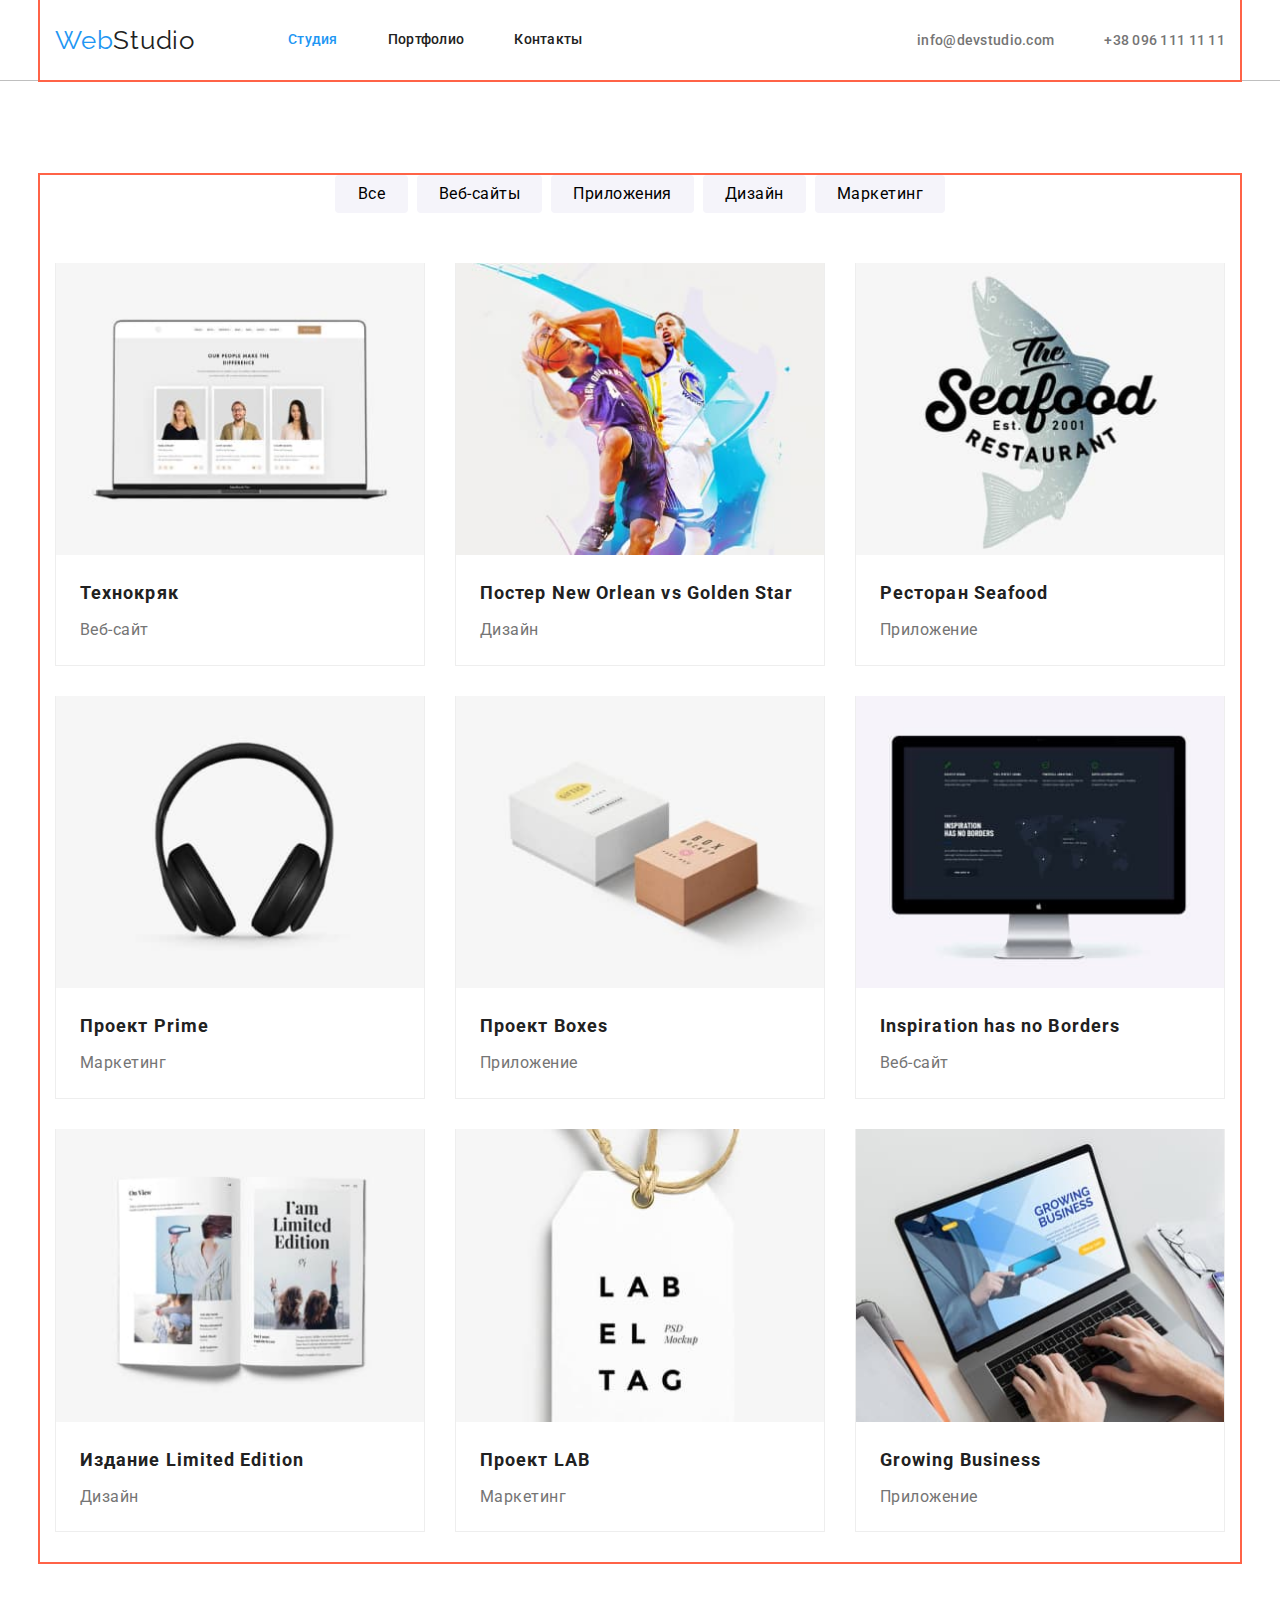
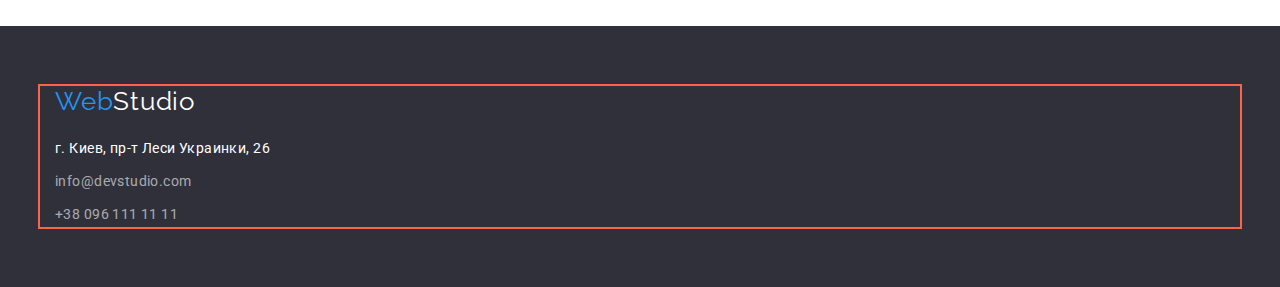
==== commit 63834809: "правки ТЗ" ====
--- a/portfolio.html
+++ b/portfolio.html
@@ -18,37 +18,33 @@
     <!--шапка сайта-->
 
     <header class="header-padding">
-      <div class="conteiner">
-        <div class="header-flex">
-          <nav class="site-nav">
-            <a href="/" class="logo link"><span class="logo-blu">Web</span>Studio</a>
-            <ul class="header">
-              <li class="header-item list">
-                <a href="./index.html" class="nav link">Студия</a>
-              </li>
-              <li class="header-item list">
-                <a href="./portfolio.html" class="nav link current">Портфолио</a>
-              </li>
-              <li class="header-item list"><a href="" class="nav link">Контакты</a></li>
-            </ul>
-          </nav>
-          <ul class="header-tel-mail">
-            <li class="header-item-mail list">
-              <a href="mailto:info@devstudio.com " class="header-link-mail link"
-                >info@devstudio.com</a
-              >
+      <div class="conteiner header-flex">
+        <nav class="site-nav">
+          <a href="/" class="logo link"><span class="logo-blu">Web</span>Studio</a>
+          <ul class="header">
+            <li class="header-item list">
+              <a href="./index.html" class="nav link current">Студия</a>
             </li>
-            <li class="heder-item-tel list">
-              <a href="tel:+380961111111" class="header-link-tel link">+38 096 111 11 11</a>
+            <li class="header-item list">
+              <a href="./portfolio.html" class="nav link">Портфолио</a>
             </li>
+            <li class="header-item list"><a href="" class="nav link">Контакты</a></li>
           </ul>
-        </div>
+        </nav>
+        <ul class="header-tel-mail">
+          <li class="header-item-mail list">
+            <a href="mailto:info@devstudio.com" class="header-link-mail link">info@devstudio.com</a>
+          </li>
+          <li class="header-item-mail list">
+            <a href="tel:+380961111111" class="header-link-tel link">+38 096 111 11 11</a>
+          </li>
+        </ul>
       </div>
     </header>
 
     <main>
       <!--секция фото-->
-      <section>
+      <section class="section" >
         <div class="conteiner">
           <!-- заголовок скрыт -->
           <h1 class="visually-hidden">Наши проекты</h1>
@@ -67,9 +63,8 @@
               <button type="button" class="button-link">Маркетинг</button>
             </li>
           </ul>
+
           <!-- секция с фото -->
-          <div class="card">
-
             <ul class="section-photo">
 
               <li class="project-list list">
@@ -171,7 +166,6 @@
               </li>
 
             </ul>
-          </div>
       </section>
     </main>
     <!--подвал-->
--- a/css/styles.css
+++ b/css/styles.css
@@ -18,6 +18,16 @@
 ul {
   margin: 0;
   padding: 0;
+}
+
+h1,
+h2,
+h3,
+h4,
+h5,
+h6,
+p {
+  margin: 0;
 }
 
 .conteiner {
@@ -102,19 +112,24 @@
 .header-tel-mail {
   margin-left: auto;
 }
+
 .header-padding {
-  padding: 32px;
-  border: 4px solid rgba(0, 0, 0, 0.25);
+  /* padding: 32px; */
+  border-bottom: 1px solid rgba(0, 0, 0, 0.25);
 }
 
 .header-item .nav {
-  padding: 32px 25px;
+  padding: 32px 0px;
+  display: block;
+}
+.header-item {
+  margin-right: 50px;
 }
 
 .header-item:last-child {
   margin-right: 0;
 }
-.header-item:first-child {
+.header {
   margin-left: 93px;
 }
 
@@ -125,31 +140,37 @@
   line-height: 1.14;
   letter-spacing: 0.02em;
 }
+.header-item-mail {
+  margin-left: 50px;
+}
+
+.header-link-tel {
+  font-weight: 500;
+  color: var(--second-text-color);
+  font-size: 14px;
+  line-height: 1.14;
+  letter-spacing: 0.02em;
+}
+
 .header-link-mail:hover,
 .header-link-mail:focus {
   color: var(--accent-color);
 }
-.header-link-tel {
-  margin-left: 50px;
-  font-weight: 500;
-  color: var(--second-text-color);
-  font-size: 14px;
-  line-height: 1.14;
-  letter-spacing: 0.02em;
-}
+
 .header-link-tel:hover,
 .header-link-tel:focus {
   color: var(--accent-color);
 }
 /* -----------------------------FOOTER---------------------------------- */
 .footer {
+  padding-top: 60px;
+  padding-bottom: 60px;
   background-color: #2f303a;
 }
 .logo-white {
   color: var(--main-color);
 }
 .footer-logo {
-  padding-top: 60px;
   margin-bottom: 20px;
   display: block;
   color: var(--primery-text-color);
@@ -162,12 +183,8 @@
 .footer-adress {
   font-style: normal;
 }
-.contacts-footer:not(last-child) {
-  margin-top: 20px;
+.adress:not(:last-child) {
   margin-bottom: 9px;
-}
-.contacts-footer:last-child {
-  padding-bottom: 60px;
 }
 
 .adress-map {
@@ -194,14 +211,18 @@
   letter-spacing: 0.03em;
 }
 /*------------------------------- index.html------------------------------ */
+/* --------HERO------- */
 .hero {
+  background-color: #2f303a;
   text-align: center;
+  padding: 200px 0;
 }
 .hero-title {
+  width: 696px;
+  margin-right: auto;
+  margin-left: auto;
   margin-top: 0;
   margin-bottom: 30px;
-  padding: 200px 282px 0 282px;
-  padding-left: 282px;
 
   color: #ffffff;
   text-transform: uppercase;
@@ -209,10 +230,10 @@
   font-size: 44px;
   line-height: 1.36;
   letter-spacing: 0.06em;
-  background-color: rgb(77, 57, 57);
 }
 .btn-hero {
-  width: 200px;
+  border: transparent;
+  /* width: 200px; */
   cursor: pointer;
   color: #ffffff;
   font-weight: 700;
@@ -221,20 +242,26 @@
   line-height: 1.87;
   border-radius: 4px;
   padding: 10px 32px;
-  margin-bottom: 200px;
+}
+
+/* -------SECTIONS------- */
+.section {
+  padding-top: 94px;
+  padding-bottom: 94px;
+}
+.img-section {
+  padding-top: 0;
 }
 .section-team {
   background-color: #f5f4fa;
 }
+
 .about-title-text {
   display: flex;
-  flex-wrap: wrap;
 }
 
 .about-title {
-  margin-top: 0;
   margin-bottom: 10px;
-  padding-top: 94px;
   text-transform: uppercase;
   font-weight: 700;
   font-size: 14px;
@@ -260,9 +287,7 @@
 
 .section-title {
   margin-top: 0;
-  margin-bottom: 0;
-  padding-top: 94px;
-  padding-bottom: 50px;
+  margin-bottom: 50px;
   font-style: 700;
   font-size: 36px;
   line-height: 1.16;
@@ -275,13 +300,10 @@
 .section-list:not(:last-child) {
   margin-right: 30px;
 }
-.section-img .section-list {
-  margin-bottom: 94px;
-}
+
 /* ----------------PEOPLE CARD------------ */
 .list-people .section-list {
   background-color: #ffffff;
-  margin-bottom: 94px;
   border-radius: 3px;
   box-shadow: 0px 2px rgba(0, 0, 0, 0.2), 0px 1px rgba(0, 0, 0, 0.14), 0px 1px rgba(0, 0, 0, 0.12);
 }
@@ -291,7 +313,6 @@
 }
 
 .section-name {
-  margin-top: 30px;
   margin-bottom: 10px;
   font-style: 500;
   font-size: 16px;
@@ -299,9 +320,11 @@
   letter-spacing: 0.03em;
   text-align: center;
 }
+.about-people {
+  padding-top: 30px;
+  padding-bottom: 30px;
+}
 .section-descrp {
-  margin-top: 0;
-  margin-bottom: 30px;
   color: var(--second-text-color);
   font-style: normal;
   line-height: 1.18;
@@ -311,14 +334,16 @@
 /*--------------------------- portfolio.html---------------------------- */
 .projects-btn {
   display: flex;
-  margin-bottom: 34px;
+  margin-bottom: 50px;
   justify-content: center;
 }
-.button-item {
-  padding-top: 94px;
+
+.button-item:not(:last-child) {
+  /* padding-top: 94px; */
   margin-right: 9px;
 }
 .button-link {
+  border: transparent;
   border-radius: 4px;
   padding: 6px 22px;
   min-width: 73px;
@@ -369,10 +394,6 @@
   margin-right: 0;
 }
 
-.project-list:nth-last-child(-n + 3) {
-  margin-bottom: 94px;
-}
-
 .section-photo {
   margin-right: -30px;
   margin-bottom: -30px;
@@ -383,9 +404,7 @@
 }
 
 .div-text {
-  padding-top: 20px;
-  padding-left: 24px;
-  padding-bottom: 20px;
+  padding: 20px 24px;
 }
 
 .project-list {
